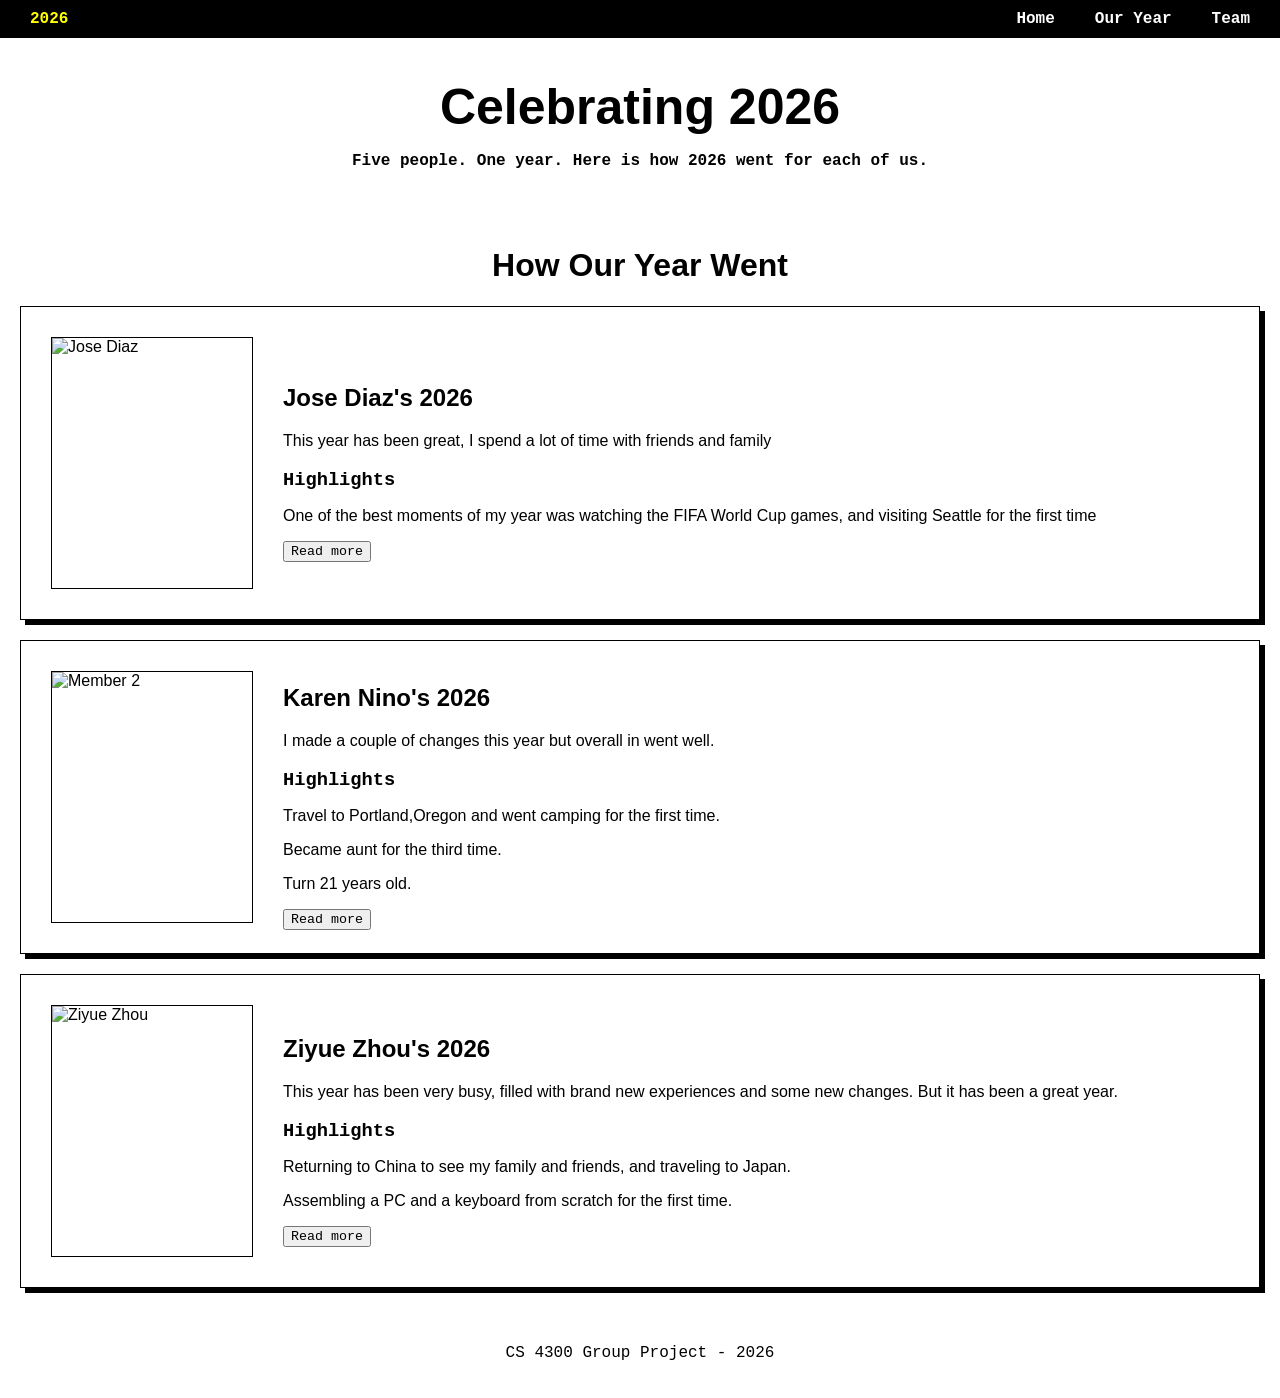
==== index.html @ 235ec4fa "updating my description" ====
<!DOCTYPE html>
<html>
<head>
    <meta charset="UTF-8">
    <meta name="viewport" content="width=device-width, initial-scale=1.0">
    <title>Celebrating 2026</title>
    <link rel="stylesheet" href="css/style.css">
</head>
<body>
    <header>
        <nav>
            <ul class="lists">
                <li class="site-name">2026</li>
                <div class="group-list">
                    <li><a href="index.html">Home</a></li>
                    <li><a href="index.html#our-year">Our Year</a></li>
                    <li><a href="team.html">Team</a></li>
                </div>
            </ul>
        </nav>
    </header>

    <div class="title">
        <h1>Celebrating 2026</h1>
        <p>Five people. One year. Here is how 2026 went for each of us.</p>
    </div>

    <div id="our-year">
        <div class="section-title">
            <h1>How Our Year Went</h1>
        </div>

        <!-- ===== JOSE D ===== -->
        <div class="box" id="jose">
            <div class="member-content">
                <div class="picture-container">
                    <img src="images/jose.jpg" class="picture" alt="Jose Diaz">
                </div>
                <div>
                    <h2>Jose Diaz's 2026</h2>
                    <p>This year has been great, I spend a lot of time with friends and family</p>

                    <h3>Highlights</h3>
                    <p>One of the best moments of my year was watching the FIFA World Cup games, and visiting Seattle for the first time</p>

                    <p id="jose-more" style="display: none;">
                        <b>What I achieved:</b> I am on track to graduate this fall semester.<br><br>
                        <b>What I learned:</b> This year I learned about game development, IT fundamentals, and the implementation of databases. 
                    </p>
                    <button id="jose-button" class="read-more" type="button" onclick="toggleMore('jose-more', 'jose-button')">Read more</button>
                </div>
            </div>
        </div>
        <!-- ===== END JOSE DIAZ ===== -->

        <!-- ===== Karen Nino ===== -->
        <div class="box" id="member2">
            <div class="member-content">
                <div class="picture-container">
                    <img src="images/member2.jpg" class="picture" alt="Member 2">
                </div>
                <div>
                    <h2>Karen Nino's 2026</h2>
                    <p>I made a couple of changes this year but overall in went well.</p>

                    <h3>Highlights</h3>
                    <p> Travel to Portland,Oregon and went camping for the first time.</p>
		            <p> Became aunt for the third time.</p>
		            <p> Turn 21 years old.</p>

                    <p id="member2-more" style="display: none;">
                        <b>What I achieved:</b> 
						Got more active and started running<br>
						Passed all my Spring classes, working on doing the same this Fall!<br>
                        <b>What I learned:</b> 
						Learned a new programming language, Javascript<br>
						Got into coffee brewing as a new hobby<br>
                    </p>
                    <button id="member2-button" class="read-more" type="button" onclick="toggleMore('member2-more', 'member2-button')">Read more</button>
                </div>
            </div>
        </div>
        <!-- ===== END Karen Nino ===== -->

        <!-- ===== Ziyue Zhou ===== -->
        <div class="box" id="Ziyue Zhou">
            <div class="member-content">
                <div class="picture-container">
                    <img src="images/zhou.jpg" class="picture" alt="Ziyue Zhou">
                </div>
                <div>
                    <h2>Ziyue Zhou's 2026</h2>
                    <p>This year has been very busy, filled with brand new experiences and some new changes. But it has been a great year.</p>

                    <h3>Highlights</h3>
                    <p> Returning to China to see my family and friends, and traveling to Japan.</p>
					<p> Assembling a PC and a keyboard from scratch for the first time. </p>

                    <p id="zhou-more" style="display: none;">
                        <b>What I achieved:</b> 
						Made it through another busy year, passed all spring classes and got closer to graduation.<br>
                        <b>What I learned:</b> 
						Learned to plan my time better, deal with stress. Leaned the SQL and Javascript<br>
						Improve my cooking skills and learned how to manage money,find some other way to enjoy my free time.<br>
                    </p>
                    <button id="zhou-button" class="read-more" type="button" onclick="toggleMore('zhou-more', 'zhou-button')">Read more</button>
                </div>
            </div>
        </div>
        <!-- ===== END Ziyue Zhou ===== -->

       
    </div>

    <footer>
        <p>CS 4300 Group Project - 2026</p>
    </footer>

    <script src="js/script.js"></script>
</body>
</html>
---- css/style.css ----
/* Shared styles for every page */

body {
    margin: 0;
    padding: 0;
    font-family: Verdana, Geneva, Tahoma, sans-serif;
}

a {
    color: white;
    text-decoration: none;
}

/* ---------- Navbar ---------- */
.lists {
    display: flex;
    flex-direction: row;
    justify-content: space-between;
    align-items: center;
    background-color: black;
    padding: 10px 30px;
    margin: 0;
    position: sticky;
    top: 0;
}

.group-list {
    display: flex;
    flex-direction: row;
}

li {
    list-style: none;
    padding-left: 40px;
    font-family: 'Courier New', Courier, monospace;
    font-weight: bold;
}

.site-name {
    color: yellow;
    padding-left: 0;
}

li a:hover {
    color: yellow;
}

/* ---------- Main title ---------- */
.title {
    text-align: center;
    padding: 40px 20px;
}

.title h1 {
    font-size: 50px;
    margin: 0;
}

.title p {
    font-family: 'Courier New', Courier, monospace;
    font-weight: bold;
}

/* ---------- Boxes (each member's section) ---------- */
.box {
    border: 1px solid black;
    padding: 20px;
    margin: 20px;
    box-shadow: 5px 5px black;
}

.box:hover {
    box-shadow: 9px 9px black;
}

.section-title {
    text-align: center;
}

.member-content {
    display: flex;
    flex-direction: row;
    align-items: center;
}

.picture-container {
    width: 200px;
    height: 250px;
    margin: 10px 30px 10px 10px;
    border: 1px solid black;
    flex-shrink: 0;
}

.picture {
    width: 100%;
    height: 100%;
    object-fit: cover;
    display: block;
}

h3 {
    font-family: 'Courier New', Courier, monospace;
    margin-bottom: 5px;
}

.read-more {
    font-family: 'Courier New', Courier, monospace;
    cursor: pointer;
}

.read-more:hover {
    background-color: yellow;
}

/* ---------- Team page ---------- */
.team-container {
    display: flex;
    flex-direction: row;
    flex-wrap: wrap;
    justify-content: center;
}

.team-card {
    width: 250px;
    text-align: center;
}

.team-card .picture-container {
    margin: 10px auto;
}

.button {
    display: inline-block;
    padding: 10px;
    margin: 5px;
    border-radius: 5px;
    color: white;
}

.linkedin {
    background-color: blue;
}

.webpage {
    background-color: black;
}

.button:hover {
    color: yellow;
}

/* ---------- Footer ---------- */
footer {
    text-align: center;
    padding: 20px;
    font-family: 'Courier New', Courier, monospace;
}

/* ---------- Phones ---------- */
@media (max-width: 700px) {
    .member-content {
        flex-direction: column;
    }
    .lists {
        flex-direction: column;
    }
    li {
        padding-left: 10px;
    }
}
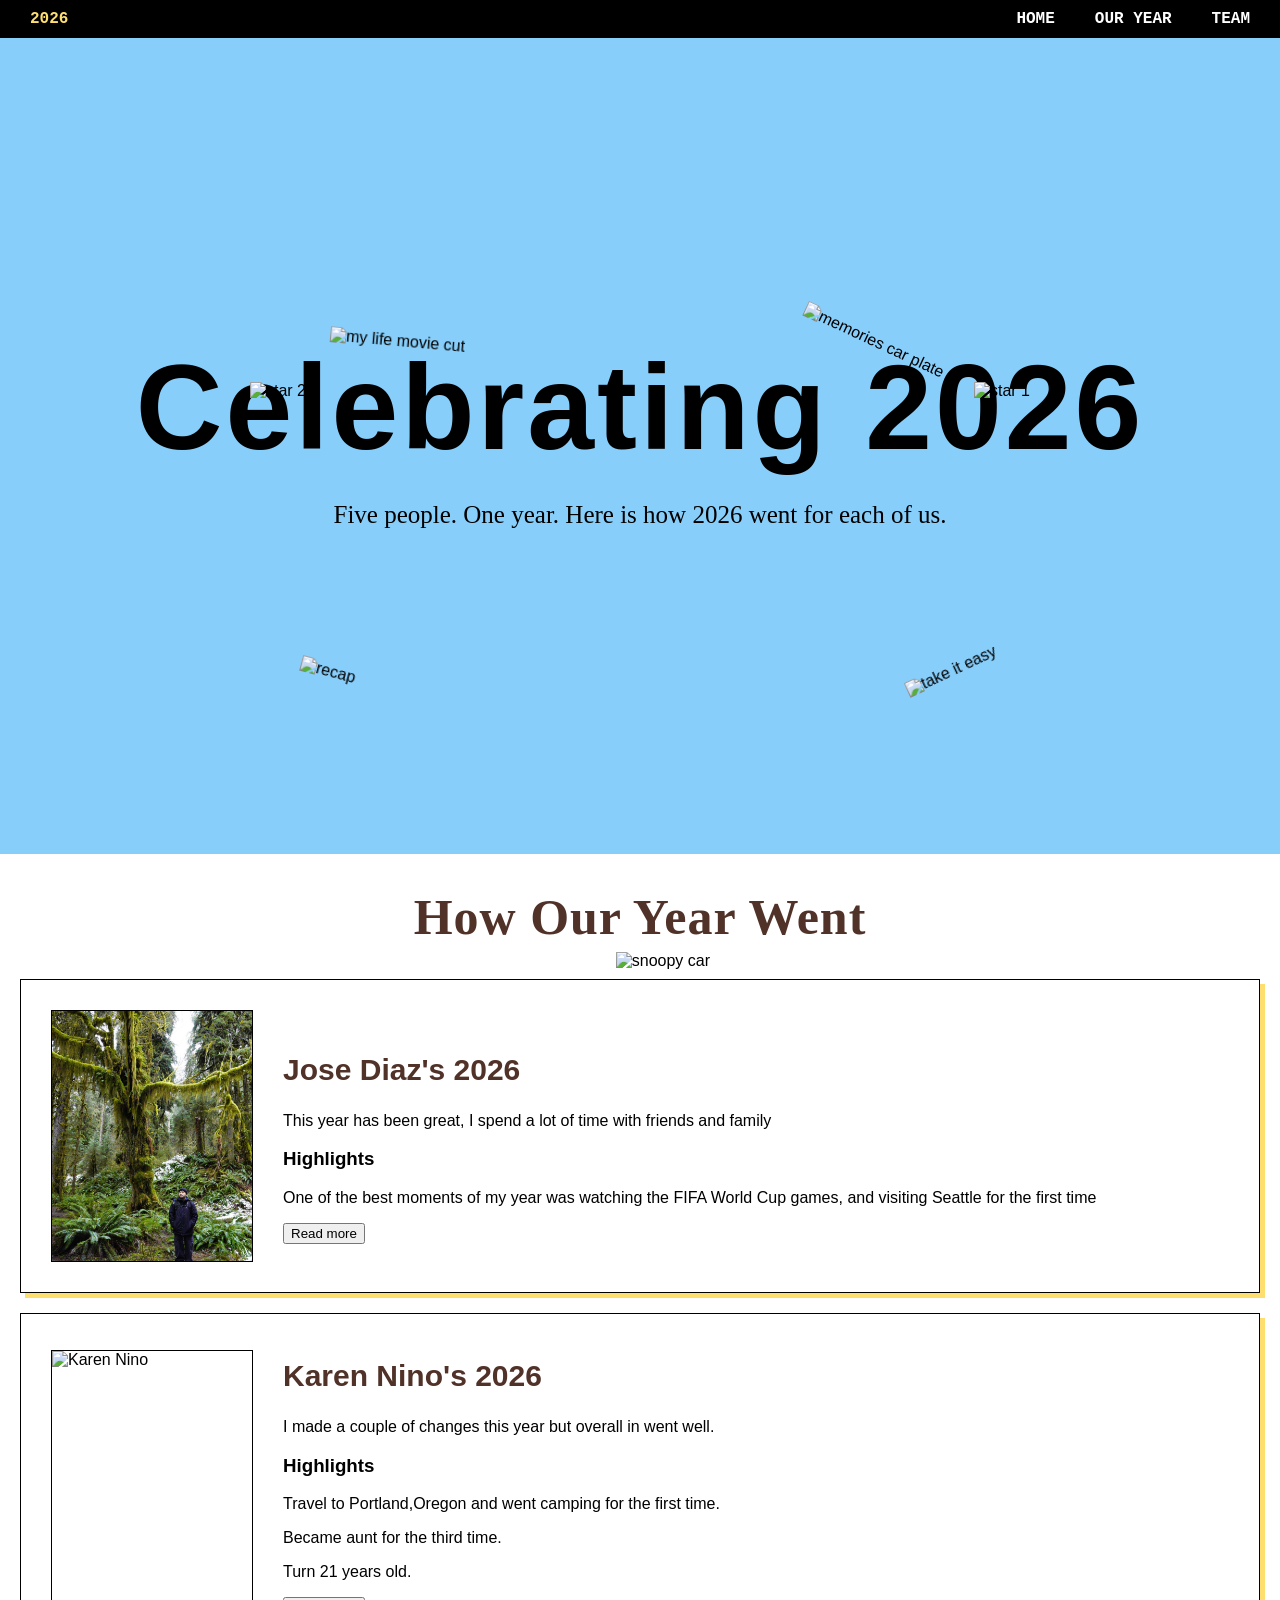
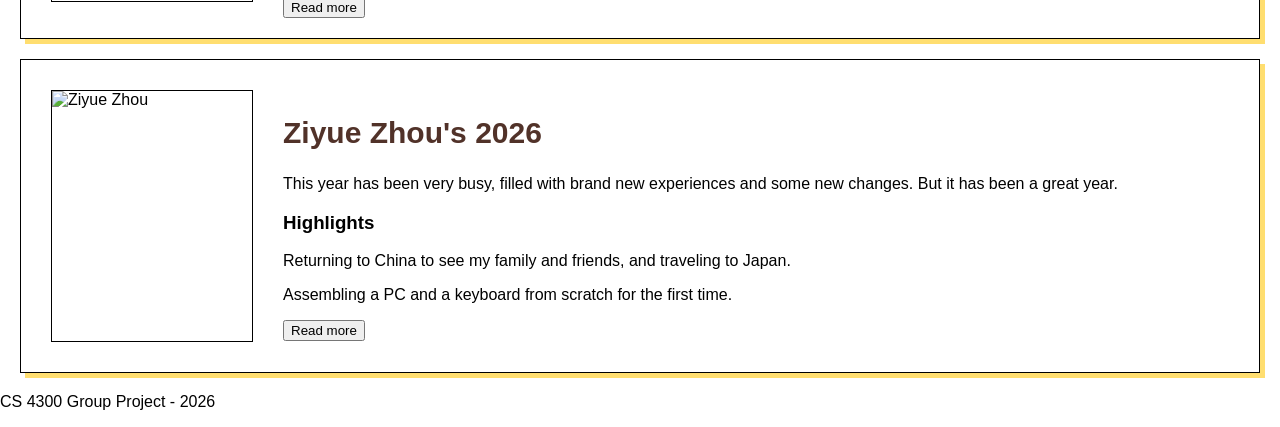
==== commit 6f0929c2: "Add images and update Karen Nino's section" ====
--- a/index.html
+++ b/index.html
@@ -19,6 +19,28 @@
             </ul>
         </nav>
     </header>
+	
+<div class="image1">
+	<img src="star.png" alt="star 1" width="65">
+        </div>
+<div class="image2">
+	<img src="star.png" alt="star 2" width="65">
+        </div>
+<div class="image3">
+	<img src="carplate.png" alt="memories car plate" width="145">
+        </div>
+<div class="image4">
+	<img src="movieprop.png" alt="my life movie cut " width="145">
+        </div>
+<div class="image5">
+	<img src="snoopycar2.png" alt="snoopy car " width="410">
+        </div>
+<div class="image6">
+	<img src="recap.png" alt="recap" width="140">
+        </div>
+<div class="image7">
+	<img src="nostalgia.png" alt="take it easy" width="225">
+        </div>
 
     <div class="title">
         <h1>Celebrating 2026</h1>
@@ -54,10 +76,10 @@
         <!-- ===== END JOSE DIAZ ===== -->
 
         <!-- ===== Karen Nino ===== -->
-        <div class="box" id="member2">
+        <div class="box" id="karen">
             <div class="member-content">
                 <div class="picture-container">
-                    <img src="images/member2.jpg" class="picture" alt="Member 2">
+                    <img src="images/karen.jpg" class="picture" alt="Karen Nino">
                 </div>
                 <div>
                     <h2>Karen Nino's 2026</h2>
@@ -68,7 +90,7 @@
 		            <p> Became aunt for the third time.</p>
 		            <p> Turn 21 years old.</p>
 
-                    <p id="member2-more" style="display: none;">
+                    <p id="karen-more" style="display: none;">
                         <b>What I achieved:</b> 
 						Got more active and started running<br>
 						Passed all my Spring classes, working on doing the same this Fall!<br>
@@ -76,7 +98,7 @@
 						Learned a new programming language, Javascript<br>
 						Got into coffee brewing as a new hobby<br>
                     </p>
-                    <button id="member2-button" class="read-more" type="button" onclick="toggleMore('member2-more', 'member2-button')">Read more</button>
+                    <button id="karen-button" class="read-more" type="button" onclick="toggleMore('karen-more', 'karen-button')">Read more</button>
                 </div>
             </div>
         </div>
--- a/css/style.css
+++ b/css/style.css
@@ -34,31 +34,77 @@
     padding-left: 40px;
     font-family: 'Courier New', Courier, monospace;
     font-weight: bold;
+    text-transform: uppercase;
 }
 
 .site-name {
-    color: yellow;
+    color: #FFDE70 ;
     padding-left: 0;
 }
 
 li a:hover {
-    color: yellow;
-}
+    color: #FFDE70;
+}
+
+/* ---------- Main title Background Images ---------- */
+.image1{
+    position: absolute;
+    bottom: 500px; 
+    right: 250px;  
+}
+.image2{
+    position: absolute;
+    bottom: 500px; 
+    left: 250px;  
+}
+.image3{
+    position: absolute;
+    transform:rotate(25deg);
+    bottom: 550px; 
+    right: 330px;  
+}
+.image4{
+    position: absolute;
+    transform: rotate(5deg);
+    bottom: 550px; 
+    left: 330px;  
+}
+.image5{
+    position: absolute;
+    bottom: -70px; 
+    right: 570px;  
+}
+.image6{
+    position: absolute;
+    transform:rotate(15deg);
+    bottom: 220px; 
+    left: 300px;  
+}
+.image7{
+    position: absolute;
+    transform:rotate(-25deg);
+    bottom: 220px; 
+    right: 280px;  
+}
+
 
 /* ---------- Main title ---------- */
 .title {
     text-align: center;
-    padding: 40px 20px;
+    padding: 300px 20px;
+    background-color: lightskyblue;
 }
 
 .title h1 {
-    font-size: 50px;
+    font-family: impact, charcoal, sans-serif;
+    font-size: 120px;
+    letter-spacing: 3px;
     margin: 0;
 }
 
 .title p {
-    font-family: 'Courier New', Courier, monospace;
-    font-weight: bold;
+    font-family: palatino linotype, book antiqua, palatino, serif;
+    font-size: 25px;
 }
 
 /* ---------- Boxes (each member's section) ---------- */
@@ -66,14 +112,19 @@
     border: 1px solid black;
     padding: 20px;
     margin: 20px;
-    box-shadow: 5px 5px black;
+    border_radius: 10px;
+    box-shadow: 5px 5px #FFDE70;
 }
 
 .box:hover {
-    box-shadow: 9px 9px black;
+    box-shadow: 9px 9px #573F33;
 }
 
 .section-title {
+    font-size: 25px;
+    color: #513229;
+    letter-spacing: 1px;
+    font-family:Georgia,sefir;
     text-align: center;
 }
 
@@ -98,8 +149,16 @@
     display: block;
 }
 
+h2 {
+    font-family: Arial black, gardget, sans-serif;
+    color: #513229;
+    font-size: 30px;
+
 h3 {
     font-family: 'Courier New', Courier, monospace;
+    text-transform: uppercase;
+    color: #2E5AA7;
+    font-size: 22px;
     margin-bottom: 5px;
 }
 
@@ -109,7 +168,7 @@
 }
 
 .read-more:hover {
-    background-color: yellow;
+    background-color: #B9D9EB;
 }
 
 /* ---------- Team page ---------- */
@@ -138,15 +197,15 @@
 }
 
 .linkedin {
-    background-color: blue;
+    background-color: #80A6CB;
 }
 
 .webpage {
-    background-color: black;
+    background-color: #573F33;
 }
 
 .button:hover {
-    color: yellow;
+    color: #FFDE70;
 }
 
 /* ---------- Footer ---------- */
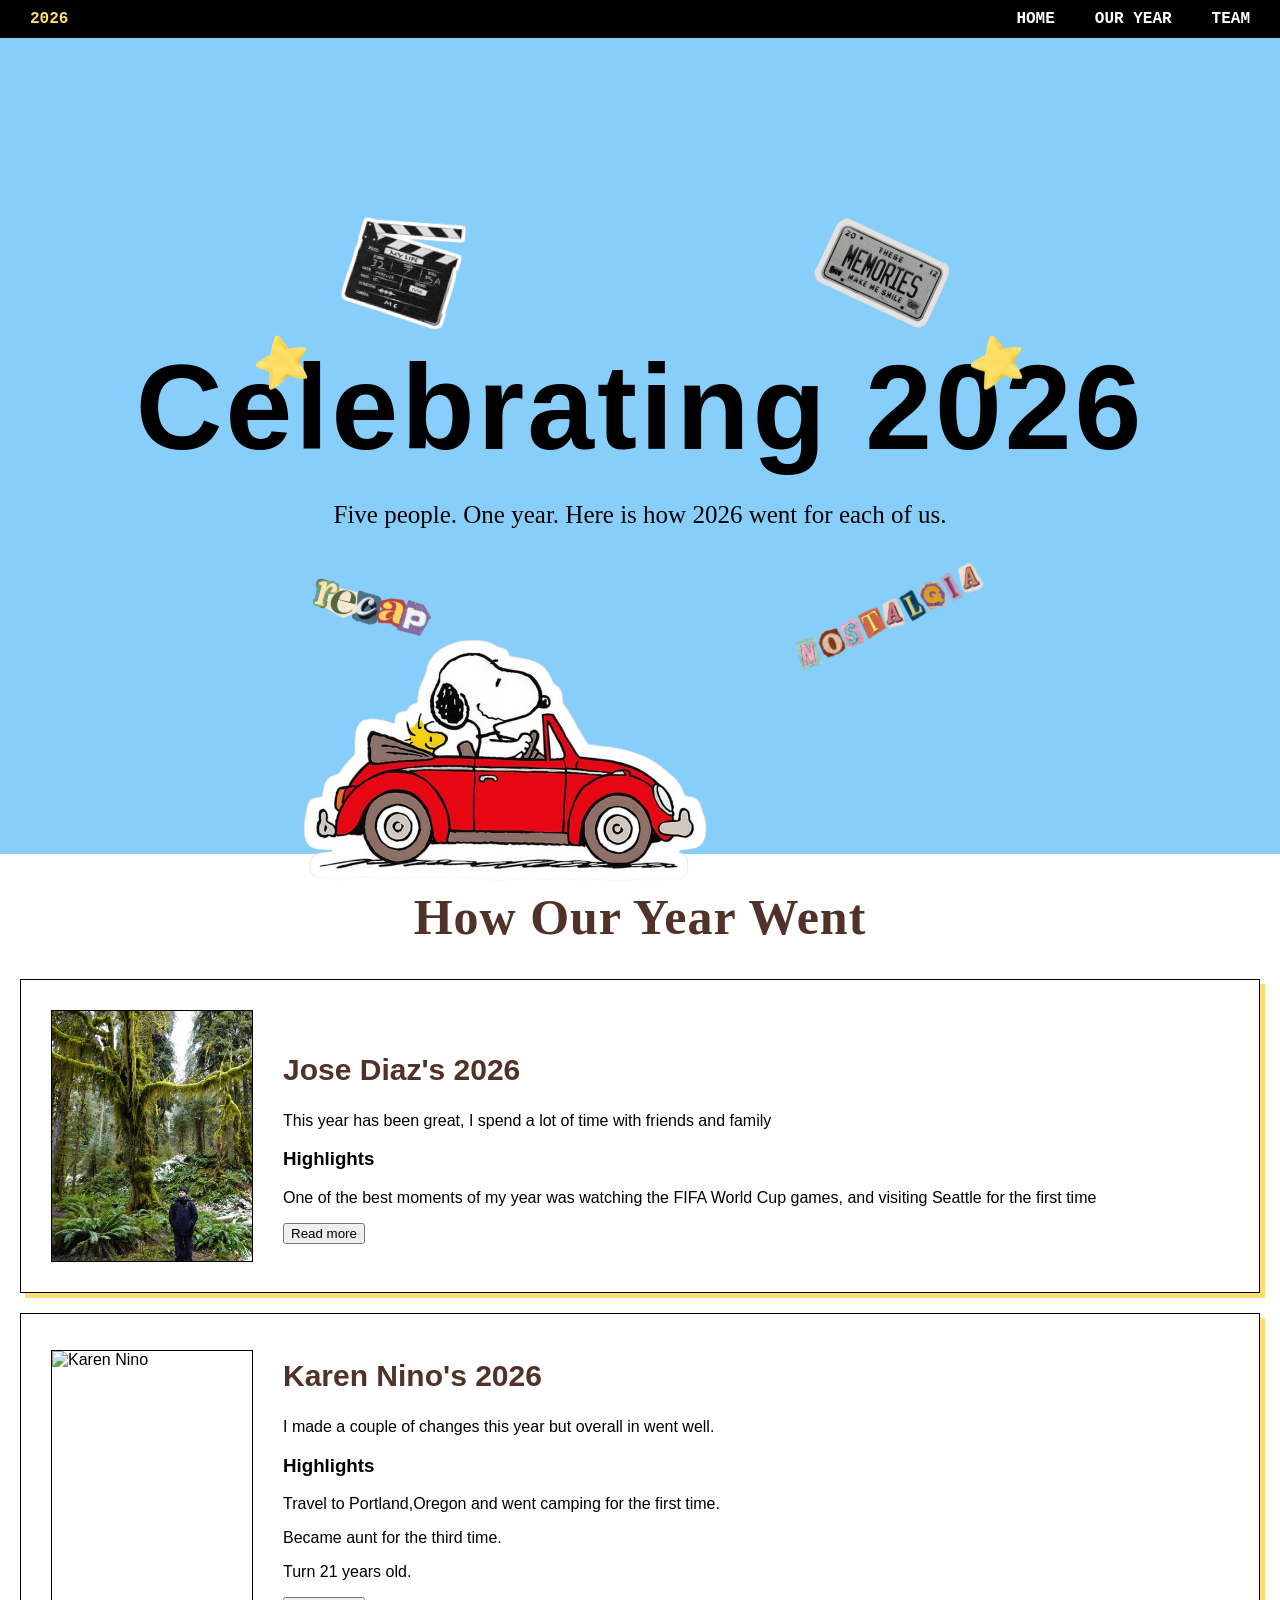
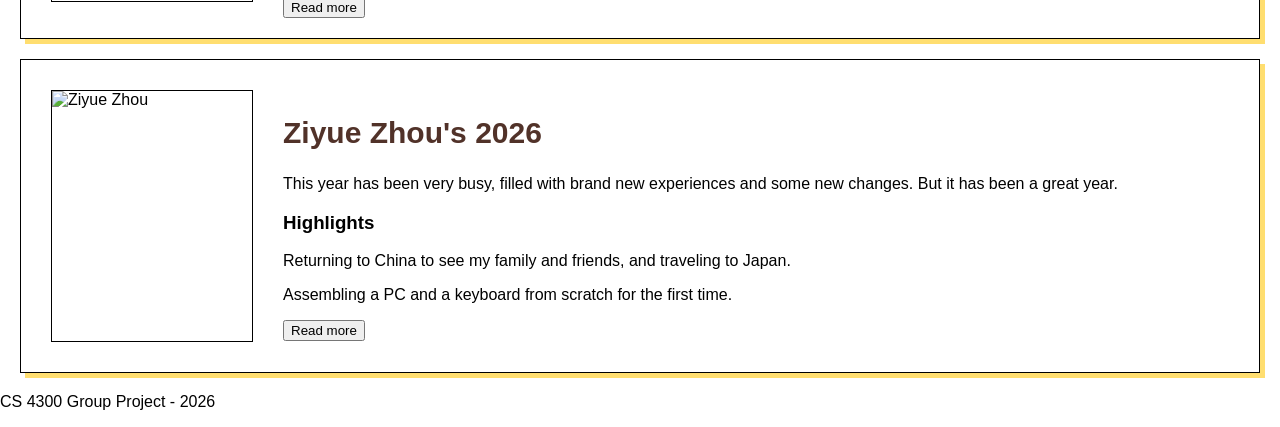
==== commit 632c156b: "Update image paths to include 'images/' directory" ====
--- a/index.html
+++ b/index.html
@@ -21,25 +21,25 @@
     </header>
 	
 <div class="image1">
-	<img src="star.png" alt="star 1" width="65">
+	<img src="images/star.png" alt="star 1" width="65">
         </div>
 <div class="image2">
-	<img src="star.png" alt="star 2" width="65">
+	<img src="images/star.png" alt="star 2" width="65">
         </div>
 <div class="image3">
-	<img src="carplate.png" alt="memories car plate" width="145">
+	<img src="images/carplate.png" alt="memories car plate" width="145">
         </div>
 <div class="image4">
-	<img src="movieprop.png" alt="my life movie cut " width="145">
+	<img src="images/movieprop.png" alt="my life movie cut " width="145">
         </div>
 <div class="image5">
-	<img src="snoopycar2.png" alt="snoopy car " width="410">
+	<img src="images/snoopycar2.png" alt="snoopy car " width="410">
         </div>
 <div class="image6">
-	<img src="recap.png" alt="recap" width="140">
+	<img src="images/recap.png" alt="recap" width="140">
         </div>
 <div class="image7">
-	<img src="nostalgia.png" alt="take it easy" width="225">
+	<img src="images/nostalgia.png" alt="take it easy" width="225">
         </div>
 
     <div class="title">
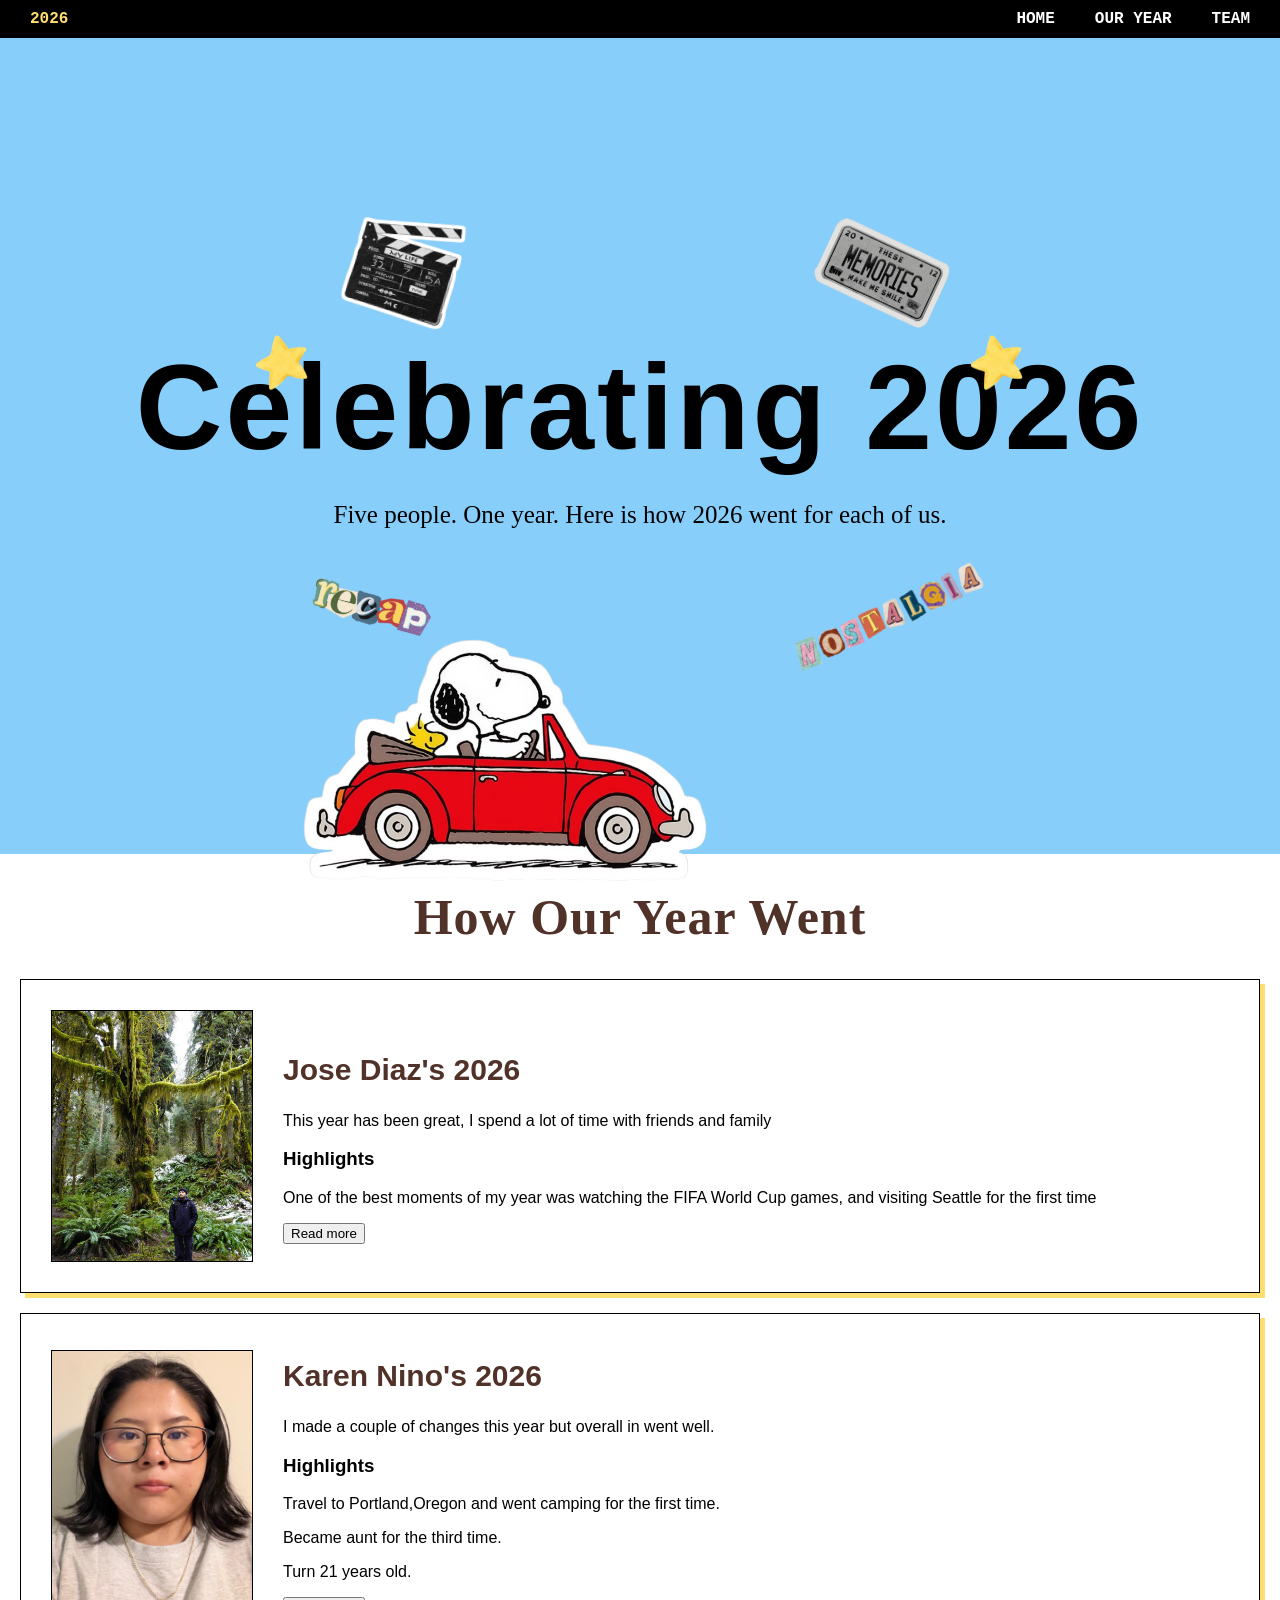
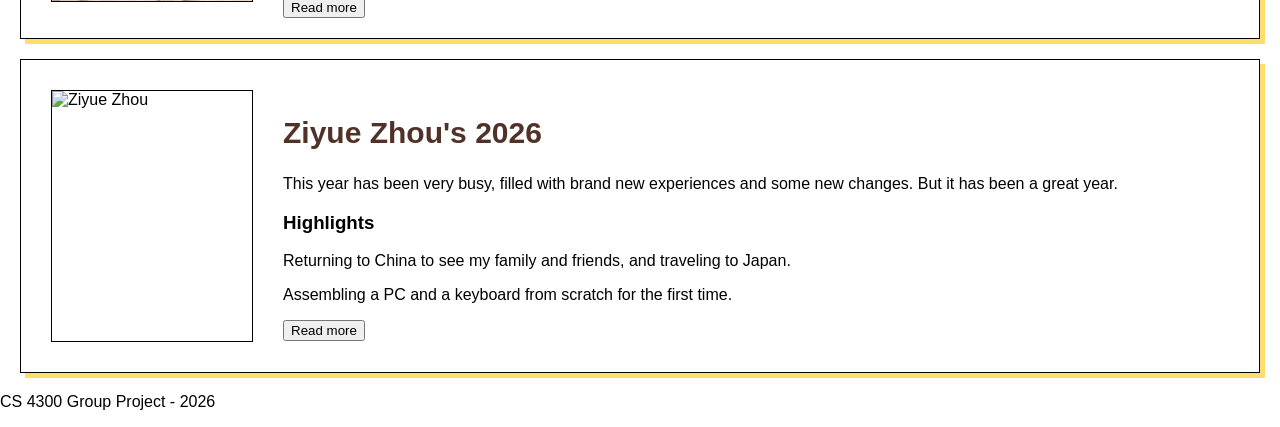
==== commit cd83823c: "Change image format from .jpg to .jpeg" ====
--- a/index.html
+++ b/index.html
@@ -79,7 +79,7 @@
         <div class="box" id="karen">
             <div class="member-content">
                 <div class="picture-container">
-                    <img src="images/karen.jpg" class="picture" alt="Karen Nino">
+                    <img src="images/karen.jpeg" class="picture" alt="Karen Nino">
                 </div>
                 <div>
                     <h2>Karen Nino's 2026</h2>
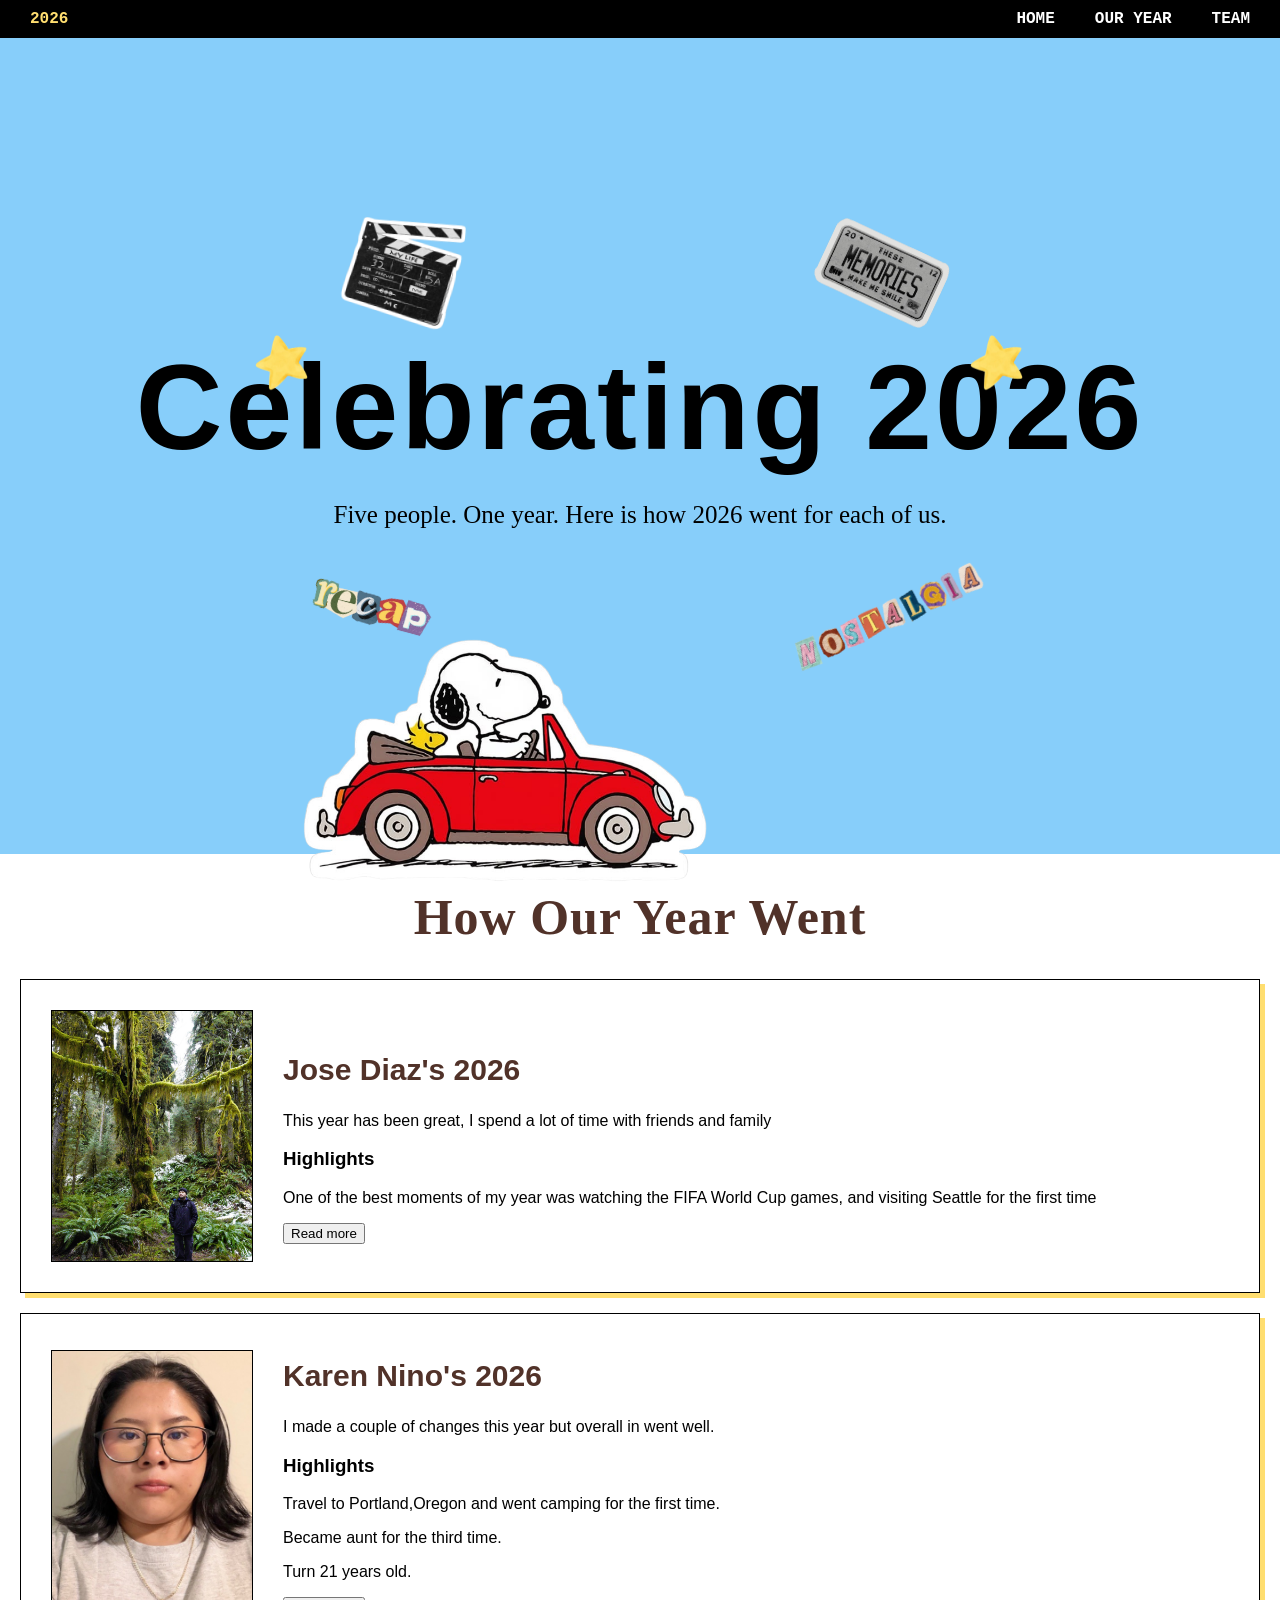
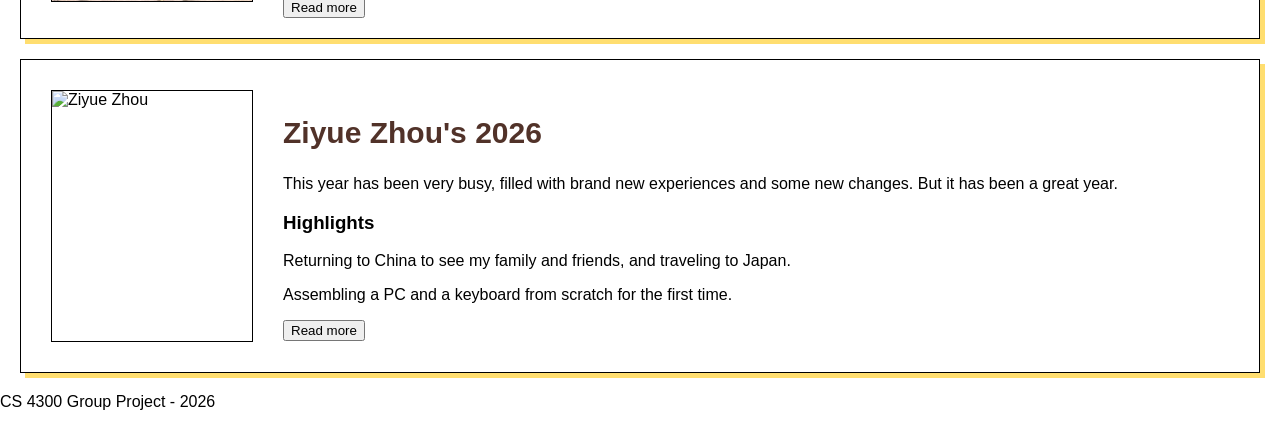
==== commit e6ad9644: "Change Karen's image format from JPEG to PNG" ====
--- a/index.html
+++ b/index.html
@@ -79,7 +79,7 @@
         <div class="box" id="karen">
             <div class="member-content">
                 <div class="picture-container">
-                    <img src="images/karen.jpeg" class="picture" alt="Karen Nino">
+                    <img src="images/karen.png" class="picture" alt="Karen Nino">
                 </div>
                 <div>
                     <h2>Karen Nino's 2026</h2>
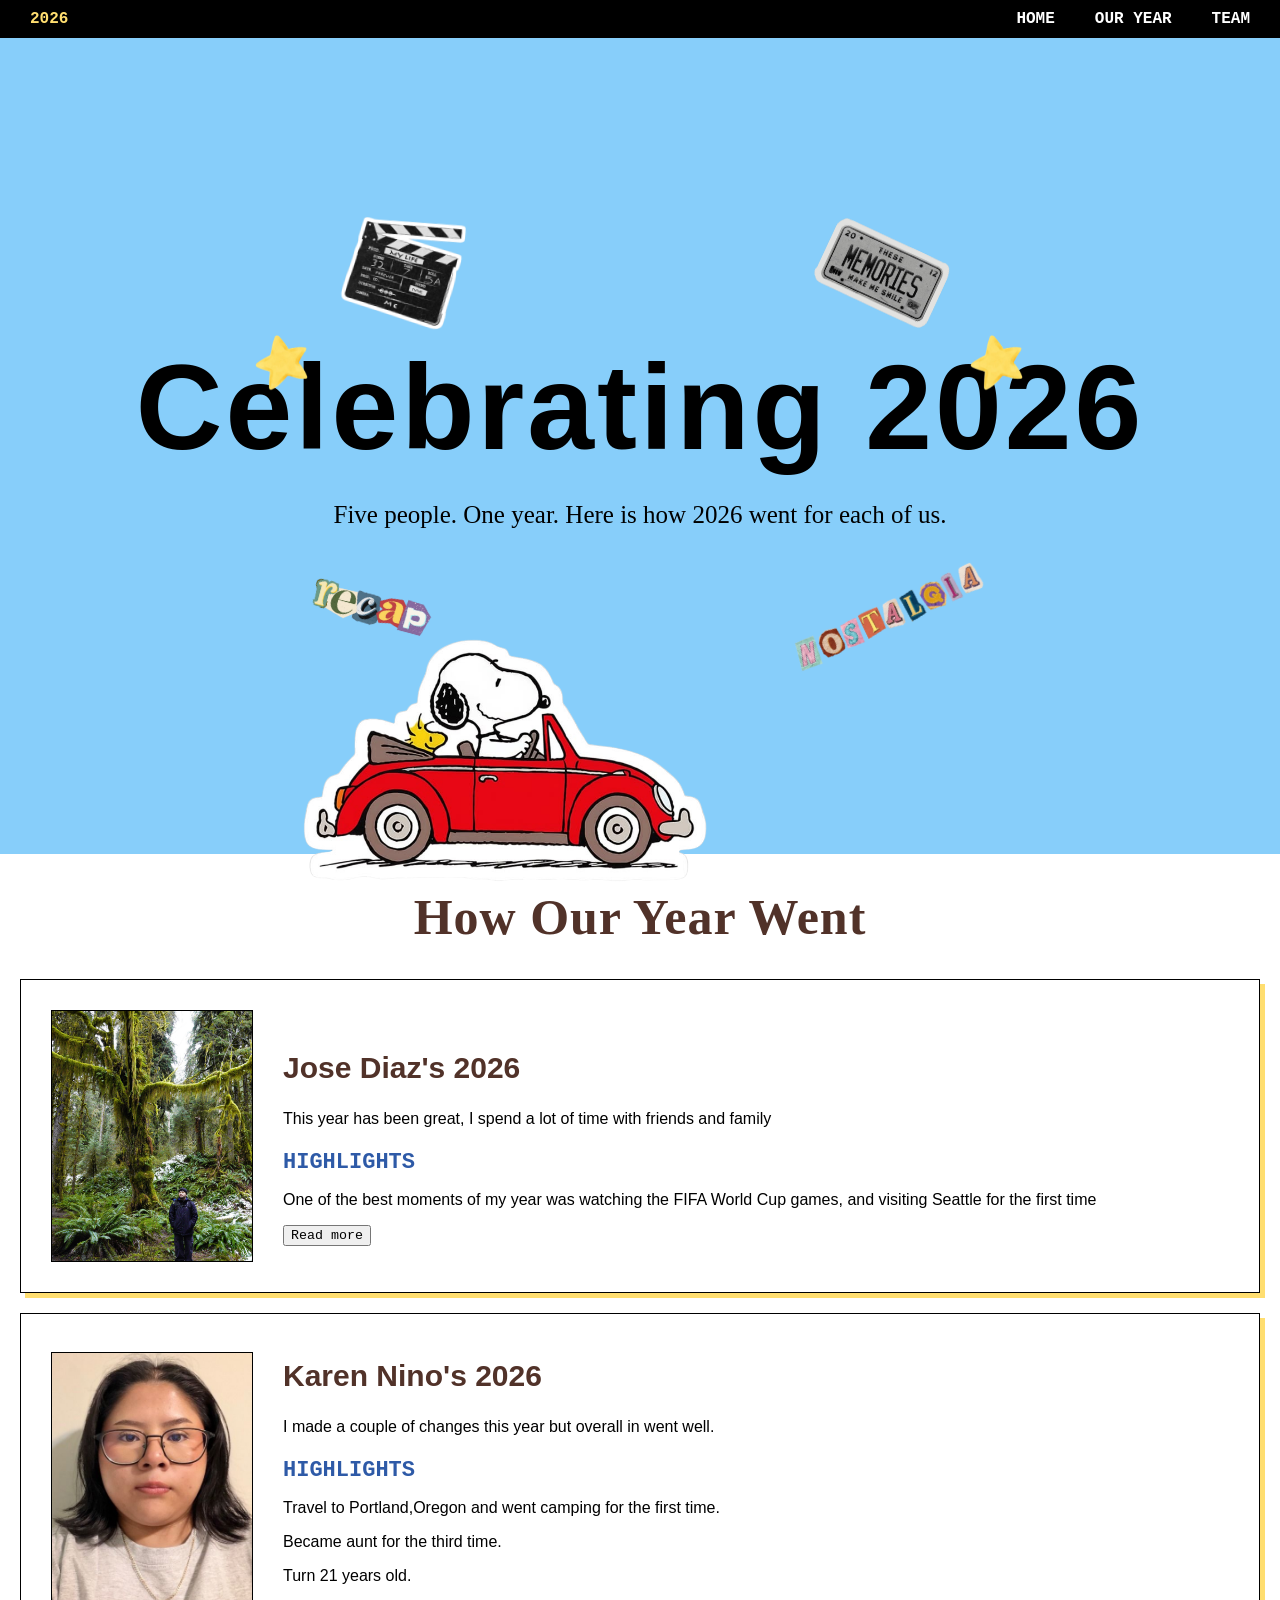
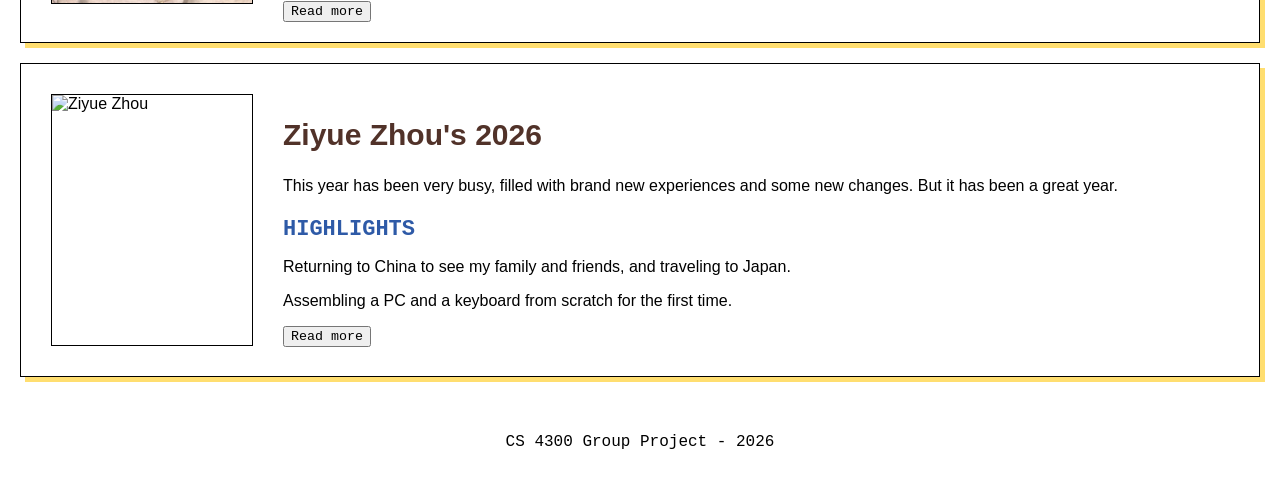
==== commit 62042bf0: "Update image source for Karen Nino" ====
--- a/index.html
+++ b/index.html
@@ -79,7 +79,7 @@
         <div class="box" id="karen">
             <div class="member-content">
                 <div class="picture-container">
-                    <img src="images/karen.png" class="picture" alt="Karen Nino">
+                    <img src="images/karen.jpg" class="picture" alt="Karen Nino">
                 </div>
                 <div>
                     <h2>Karen Nino's 2026</h2>
--- a/css/style.css
+++ b/css/style.css
@@ -153,7 +153,7 @@
     font-family: Arial black, gardget, sans-serif;
     color: #513229;
     font-size: 30px;
-
+}
 h3 {
     font-family: 'Courier New', Courier, monospace;
     text-transform: uppercase;
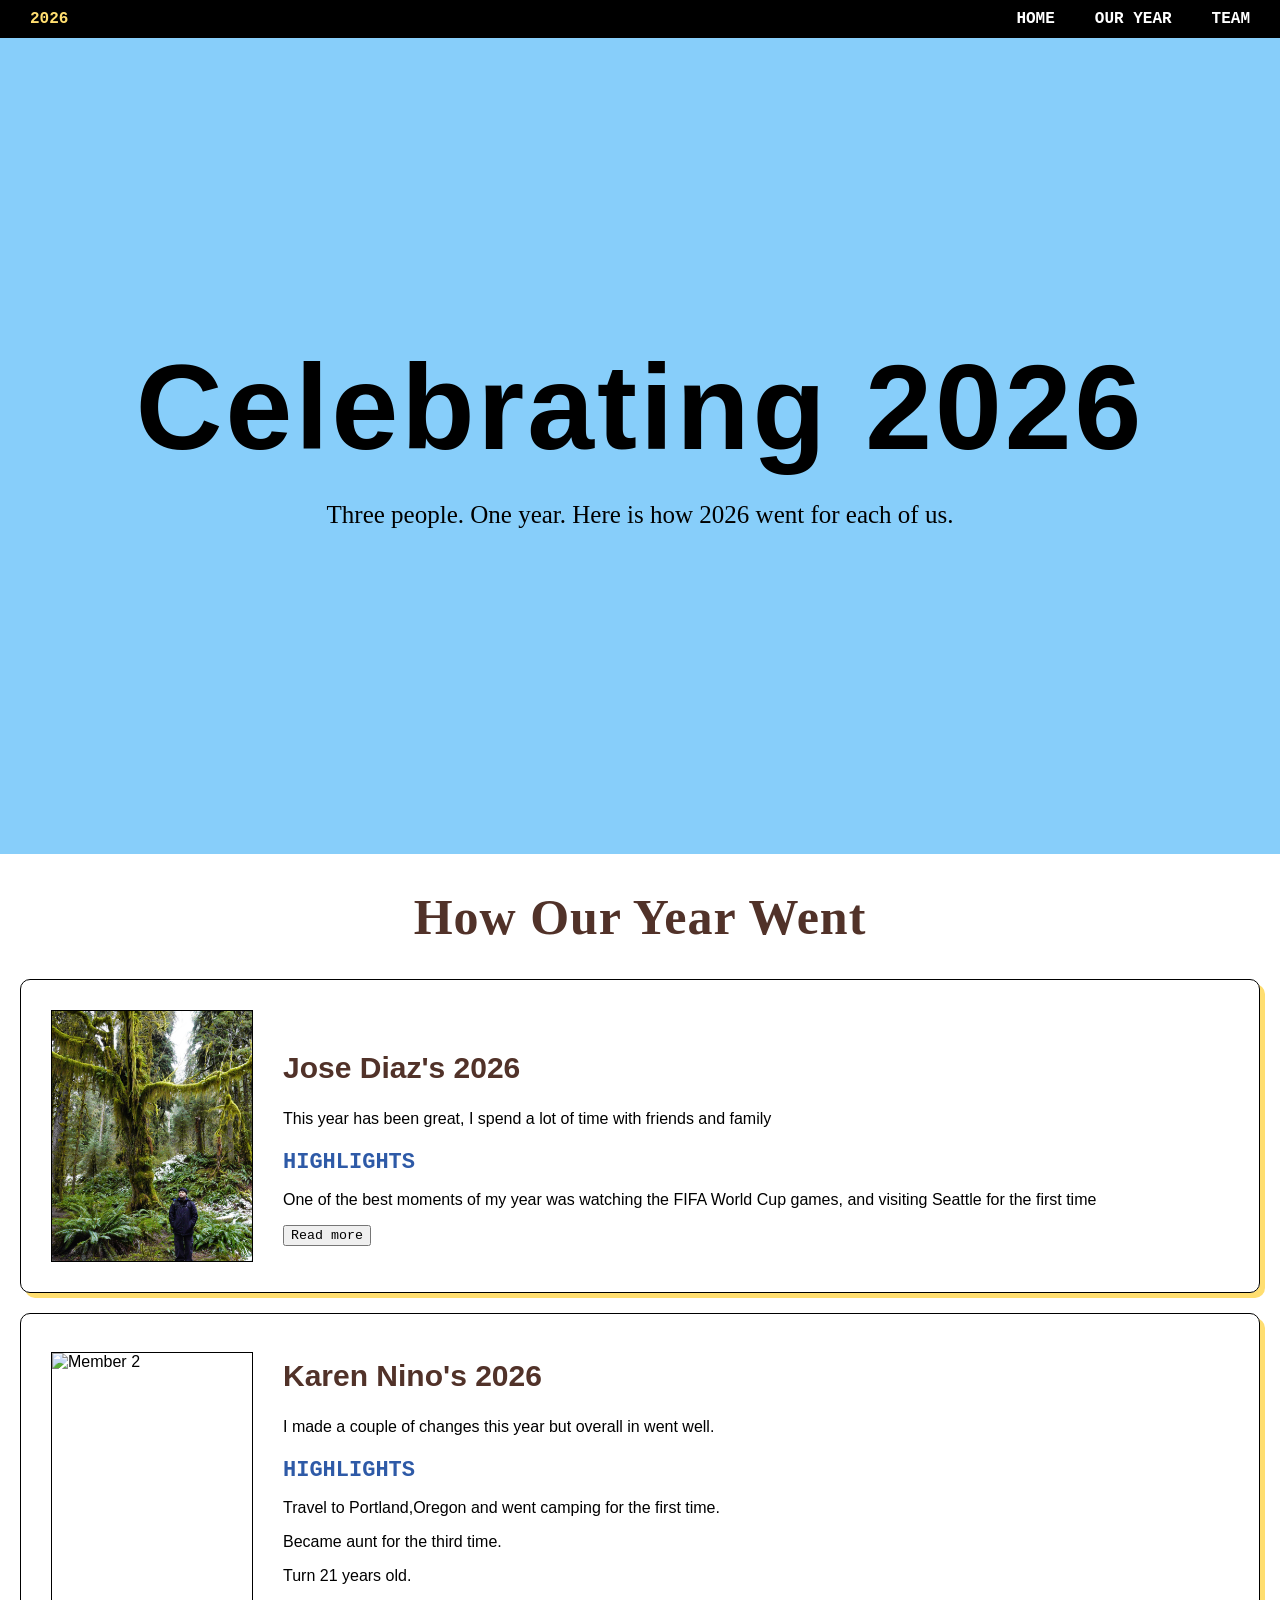
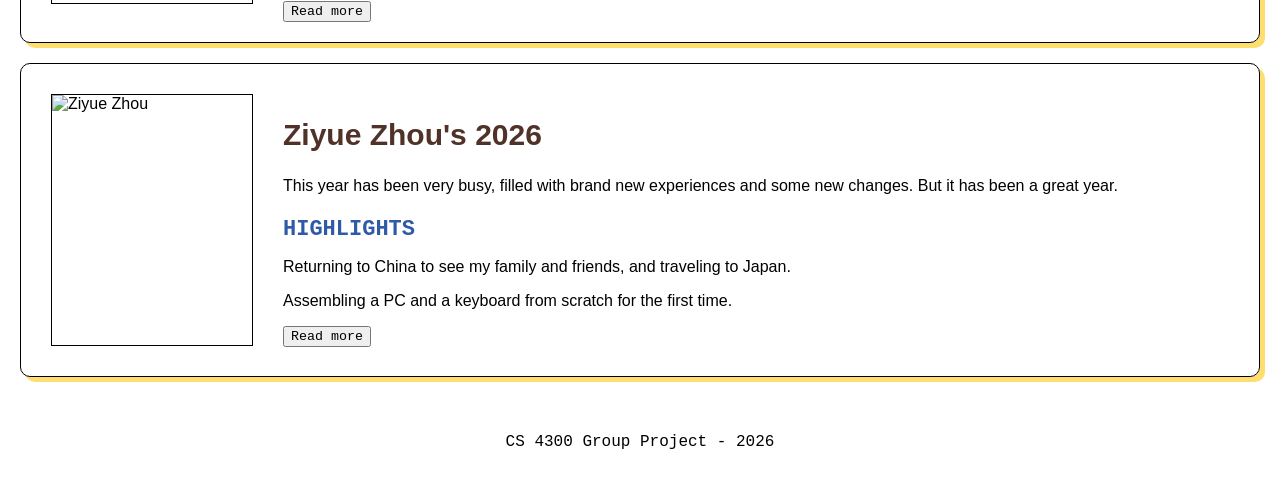
==== commit 32b77547: "Updating my personal webiste and title" ====
--- a/index.html
+++ b/index.html
@@ -19,32 +19,10 @@
             </ul>
         </nav>
     </header>
-	
-<div class="image1">
-	<img src="images/star.png" alt="star 1" width="65">
-        </div>
-<div class="image2">
-	<img src="images/star.png" alt="star 2" width="65">
-        </div>
-<div class="image3">
-	<img src="images/carplate.png" alt="memories car plate" width="145">
-        </div>
-<div class="image4">
-	<img src="images/movieprop.png" alt="my life movie cut " width="145">
-        </div>
-<div class="image5">
-	<img src="images/snoopycar2.png" alt="snoopy car " width="410">
-        </div>
-<div class="image6">
-	<img src="images/recap.png" alt="recap" width="140">
-        </div>
-<div class="image7">
-	<img src="images/nostalgia.png" alt="take it easy" width="225">
-        </div>
 
     <div class="title">
         <h1>Celebrating 2026</h1>
-        <p>Five people. One year. Here is how 2026 went for each of us.</p>
+        <p>Three people. One year. Here is how 2026 went for each of us.</p>
     </div>
 
     <div id="our-year">
@@ -76,10 +54,10 @@
         <!-- ===== END JOSE DIAZ ===== -->
 
         <!-- ===== Karen Nino ===== -->
-        <div class="box" id="karen">
+        <div class="box" id="member2">
             <div class="member-content">
                 <div class="picture-container">
-                    <img src="images/karen.jpg" class="picture" alt="Karen Nino">
+                    <img src="images/member2.jpg" class="picture" alt="Member 2">
                 </div>
                 <div>
                     <h2>Karen Nino's 2026</h2>
@@ -90,7 +68,7 @@
 		            <p> Became aunt for the third time.</p>
 		            <p> Turn 21 years old.</p>
 
-                    <p id="karen-more" style="display: none;">
+                    <p id="member2-more" style="display: none;">
                         <b>What I achieved:</b> 
 						Got more active and started running<br>
 						Passed all my Spring classes, working on doing the same this Fall!<br>
@@ -98,7 +76,7 @@
 						Learned a new programming language, Javascript<br>
 						Got into coffee brewing as a new hobby<br>
                     </p>
-                    <button id="karen-button" class="read-more" type="button" onclick="toggleMore('karen-more', 'karen-button')">Read more</button>
+                    <button id="member2-button" class="read-more" type="button" onclick="toggleMore('member2-more', 'member2-button')">Read more</button>
                 </div>
             </div>
         </div>
--- a/css/style.css
+++ b/css/style.css
@@ -109,10 +109,10 @@
 
 /* ---------- Boxes (each member's section) ---------- */
 .box {
+    border-radius: 10px;
     border: 1px solid black;
     padding: 20px;
     margin: 20px;
-    border_radius: 10px;
     box-shadow: 5px 5px #FFDE70;
 }
 
@@ -124,7 +124,7 @@
     font-size: 25px;
     color: #513229;
     letter-spacing: 1px;
-    font-family:Georgia,sefir;
+    font-family: Georgia,sefir;
     text-align: center;
 }
 
@@ -156,9 +156,9 @@
 }
 h3 {
     font-family: 'Courier New', Courier, monospace;
-    text-transform: uppercase;
     color: #2E5AA7;
     font-size: 22px;
+    text-transform: uppercase;
     margin-bottom: 5px;
 }
 
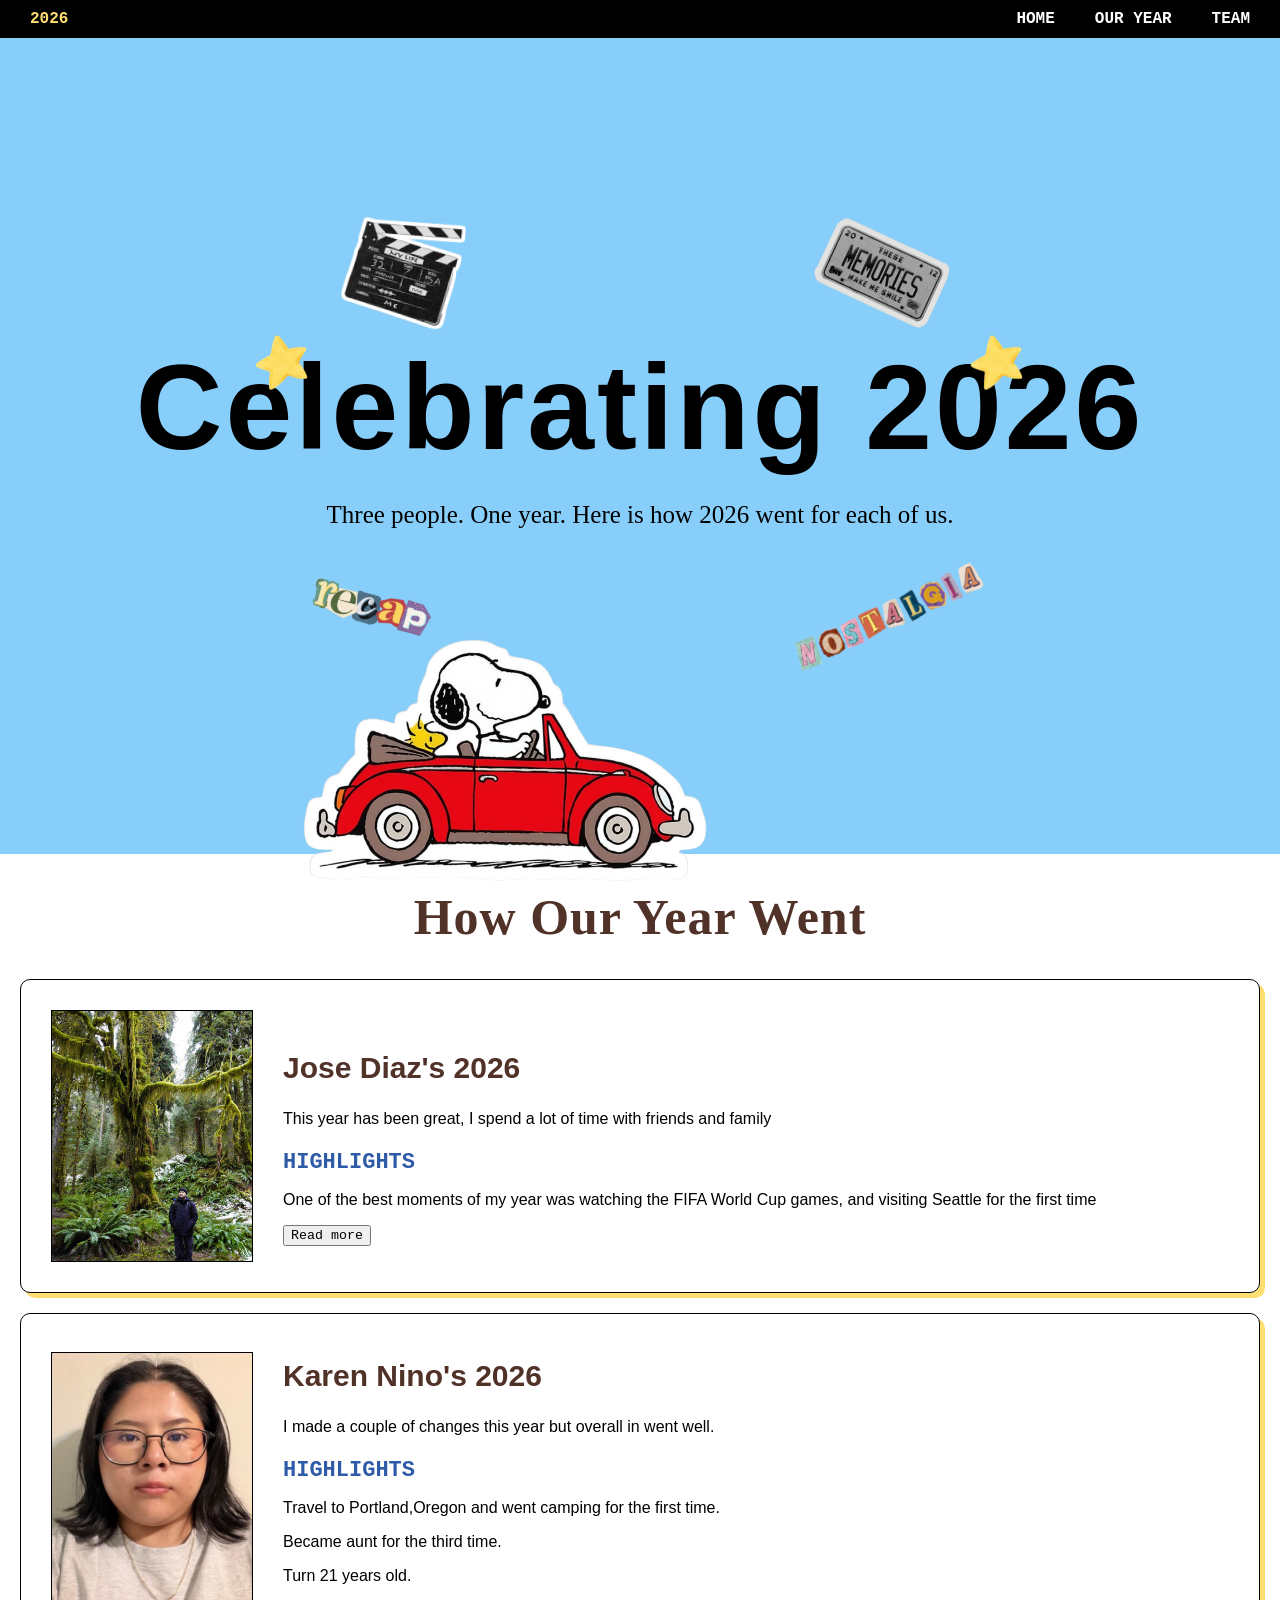
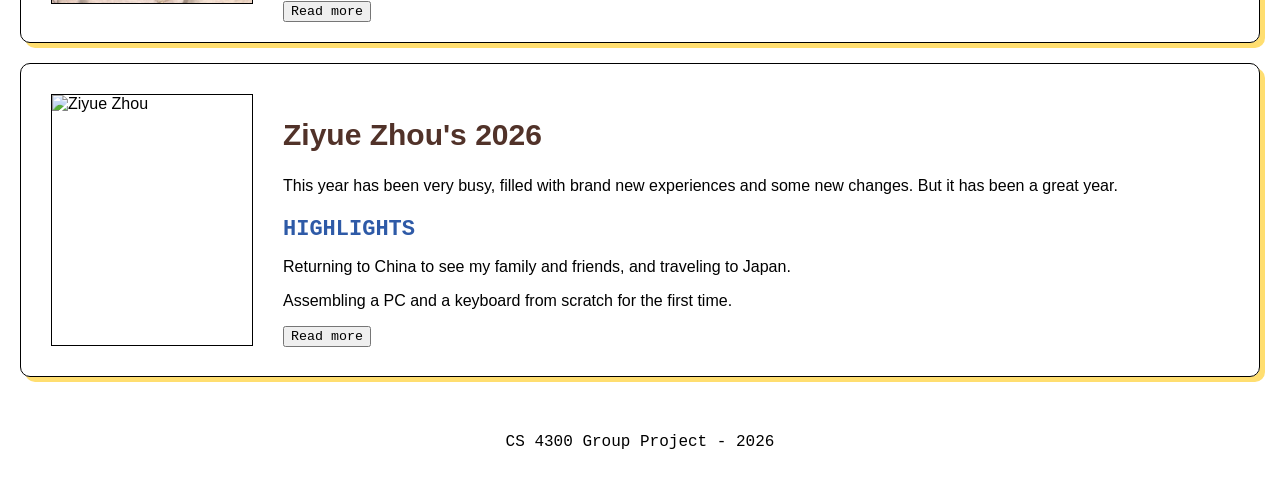
==== commit 6fe7aa15: "Merge branch 'main' of https://github.com/Josegerard08/CS-4300-Web-Project" ====
--- a/index.html
+++ b/index.html
@@ -19,6 +19,28 @@
             </ul>
         </nav>
     </header>
+	
+<div class="image1">
+	<img src="images/star.png" alt="star 1" width="65">
+        </div>
+<div class="image2">
+	<img src="images/star.png" alt="star 2" width="65">
+        </div>
+<div class="image3">
+	<img src="images/carplate.png" alt="memories car plate" width="145">
+        </div>
+<div class="image4">
+	<img src="images/movieprop.png" alt="my life movie cut " width="145">
+        </div>
+<div class="image5">
+	<img src="images/snoopycar2.png" alt="snoopy car " width="410">
+        </div>
+<div class="image6">
+	<img src="images/recap.png" alt="recap" width="140">
+        </div>
+<div class="image7">
+	<img src="images/nostalgia.png" alt="take it easy" width="225">
+        </div>
 
     <div class="title">
         <h1>Celebrating 2026</h1>
@@ -54,10 +76,10 @@
         <!-- ===== END JOSE DIAZ ===== -->
 
         <!-- ===== Karen Nino ===== -->
-        <div class="box" id="member2">
+        <div class="box" id="karen">
             <div class="member-content">
                 <div class="picture-container">
-                    <img src="images/member2.jpg" class="picture" alt="Member 2">
+                    <img src="images/karen.jpg" class="picture" alt="Karen Nino">
                 </div>
                 <div>
                     <h2>Karen Nino's 2026</h2>
@@ -68,7 +90,7 @@
 		            <p> Became aunt for the third time.</p>
 		            <p> Turn 21 years old.</p>
 
-                    <p id="member2-more" style="display: none;">
+                    <p id="karen-more" style="display: none;">
                         <b>What I achieved:</b> 
 						Got more active and started running<br>
 						Passed all my Spring classes, working on doing the same this Fall!<br>
@@ -76,7 +98,7 @@
 						Learned a new programming language, Javascript<br>
 						Got into coffee brewing as a new hobby<br>
                     </p>
-                    <button id="member2-button" class="read-more" type="button" onclick="toggleMore('member2-more', 'member2-button')">Read more</button>
+                    <button id="karen-button" class="read-more" type="button" onclick="toggleMore('karen-more', 'karen-button')">Read more</button>
                 </div>
             </div>
         </div>
